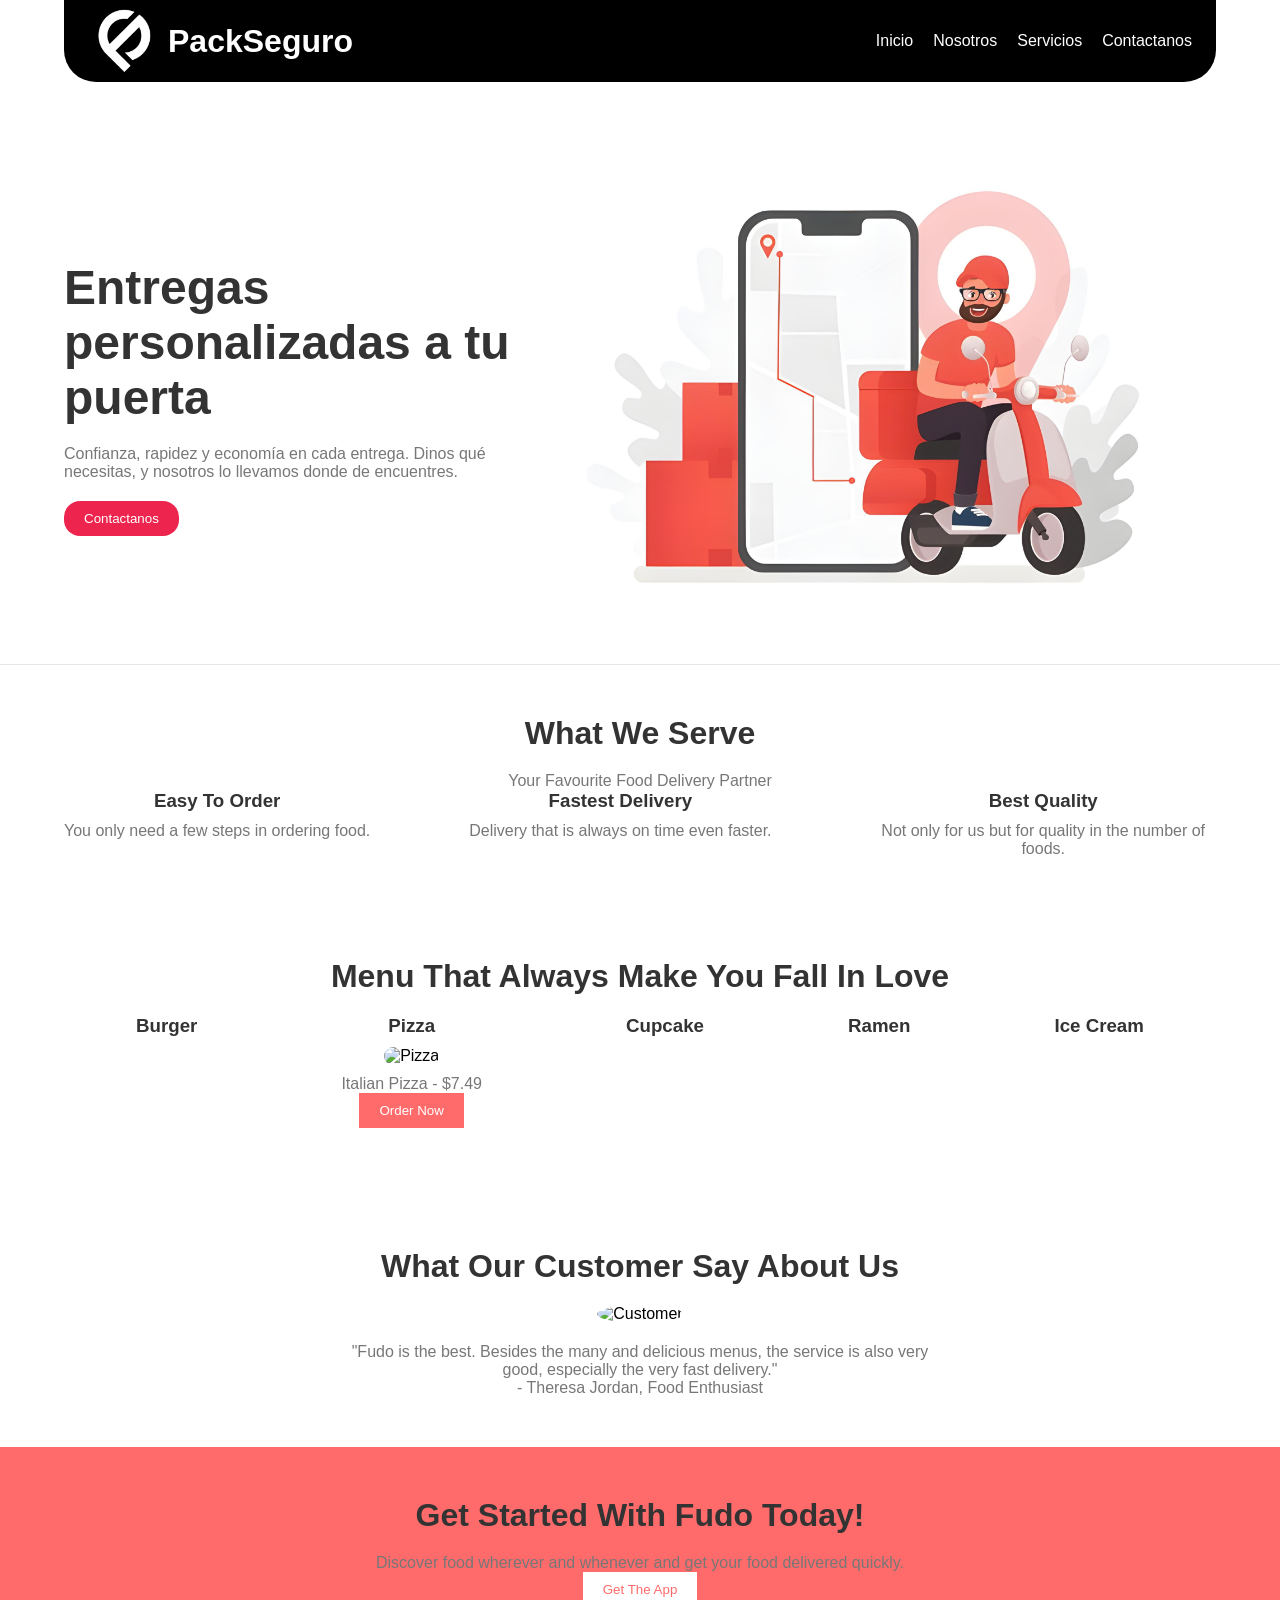
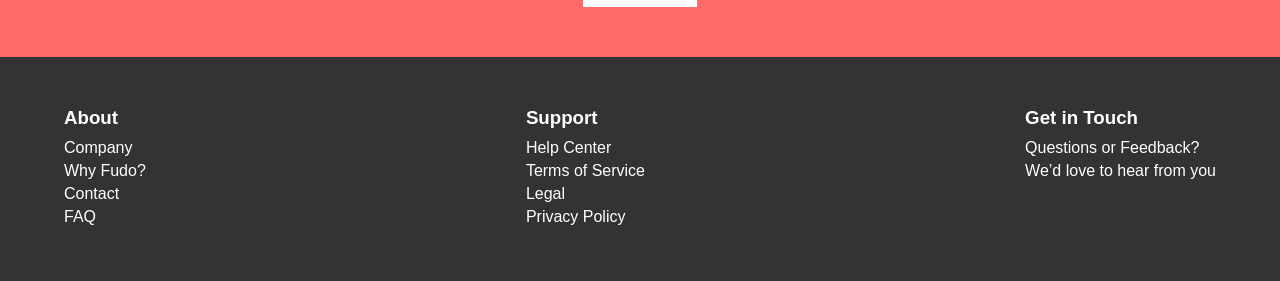
==== index.html @ f65691a0 "Haciendo el menu principal y la parte del header" ====
<!DOCTYPE html>
<html lang="en">
<head>
    <meta charset="UTF-8">
    <meta name="viewport" content="width=device-width, initial-scale=1.0">
    <title>PackSeguro - Food Delivery</title>
    <link rel="stylesheet" href="style.css">
</head>
<body>
    <section class="menu-prin">
        <nav>
            <div class="logo">
                <img src="/1718915252776.png" alt="Fudo">
                <p class="logo-t">PackSeguro</p>
            </div>
            <div class="menu-toggle" id="menu-toggle">
                &#9776; <!-- Icono de hamburguesa -->
            </div>
            <ul id="menu">
                <li><a href="#">Inicio</a></li>
                <li><a href="#">Nosotros</a></li>
                <li><a href="#">Servicios</a></li>
                <li><a href="#">Contactanos</a></li>
            </ul>
        </nav>
    </section>

    <header>
        <div class="container">
            
            <div class="hero">
                <div class="hero-text">
                    <p class="ti-t">Entregas personalizadas a tu puerta</p>
                    <p>Confianza, rapidez y economía en cada entrega. Dinos qué necesitas, y nosotros lo llevamos donde de encuentres.</p>
                    <div class="hero-buttons">
                        <button class="get-started-btn">Contactanos</button>
                    </div>
                </div>
                <div class="hero-image">
                    <img src="/Picsart_24-06-22_08-50-07-397.jpg" alt="Eating Pizza">
                </div>
            </div>
        </div>
    </header>
    <section class="services">
        <div class="container">
            <h2>What We Serve</h2>
            <p>Your Favourite Food Delivery Partner</p>
            <div class="service-items">
                <div class="service-item">
                    <h3>Easy To Order</h3>
                    <p>You only need a few steps in ordering food.</p>
                </div>
                <div class="service-item">
                    <h3>Fastest Delivery</h3>
                    <p>Delivery that is always on time even faster.</p>
                </div>
                <div class="service-item">
                    <h3>Best Quality</h3>
                    <p>Not only for us but for quality in the number of foods.</p>
                </div>
            </div>
        </div>
    </section>
    <section class="menu">
        <div class="container">
            <h2>Menu That Always Make You Fall In Love</h2>
            <div class="menu-items">
                <div class="menu-item">
                    <h3>Burger</h3>
                </div>
                <div class="menu-item">
                    <h3>Pizza</h3>
                    <img src="pizza.jpg" alt="Pizza">
                    <p>Italian Pizza - $7.49</p>
                    <button>Order Now</button>
                </div>
                <div class="menu-item">
                    <h3>Cupcake</h3>
                </div>
                <div class="menu-item">
                    <h3>Ramen</h3>
                </div>
                <div class="menu-item">
                    <h3>Ice Cream</h3>
                </div>
            </div>
        </div>
    </section>
    <section class="reviews">
        <div class="container">
            <h2>What Our Customer Say About Us</h2>
            <div class="review-item">
                <img src="customer.jpg" alt="Customer">
                <p>"Fudo is the best. Besides the many and delicious menus, the service is also very good, especially the very fast delivery."</p>
                <p>- Theresa Jordan, Food Enthusiast</p>
            </div>
        </div>
    </section>
    <section class="cta">
        <div class="container">
            <h2>Get Started With Fudo Today!</h2>
            <p>Discover food wherever and whenever and get your food delivered quickly.</p>
            <button>Get The App</button>
        </div>
    </section>
    <footer>
        <div class="container">
            <div class="footer-content">
                <div class="footer-section">
                    <h3>About</h3>
                    <p>Company</p>
                    <p>Why Fudo?</p>
                    <p>Contact</p>
                    <p>FAQ</p>
                </div>
                <div class="footer-section">
                    <h3>Support</h3>
                    <p>Help Center</p>
                    <p>Terms of Service</p>
                    <p>Legal</p>
                    <p>Privacy Policy</p>
                </div>
                <div class="footer-section">
                    <h3>Get in Touch</h3>
                    <p>Questions or Feedback?</p>
                    <p>We’d love to hear from you</p>
                </div>
            </div>
        </div>
    </footer>
    <script src="main.js"></script>
</body>
</html>
---- style.css ----
/* Reset some basic elements */
* {
    margin: 0;
    padding: 0;
    box-sizing: border-box;
}

body {
    font-family: Arial, sans-serif;
        background: #fff;
}

.cel-l {
width: 100%;
border-radius: 0px;
}

.container {
    width: 90%;
    margin: 0 auto;
}

header {
    background: #ffff;
    padding: 0;
    border-bottom: 1px solid #e6e6e6;
    margin-top: 7rem;
}
.menu-prin {
    width: 100%;
    display: flex;
    justify-content: center;
}

nav {
    width: 90%;
    display: flex;
    justify-content: space-between;
    align-items: center;
    background-color: black;
    border-radius: 0 0 2rem 2rem;
    padding: 0.5rem 0;
    position: fixed;
    transition: top 0.3s;
}

.logo {
    display: flex;
    justify-content: center;
    align-items: center;
    padding-left: 2rem;
}

.logo img {
    width: 3.5rem;
}

.logo-t {
    color: white;
    font-size: 2rem;
    padding-left: 1rem;
    font-weight: bolder;
}

nav ul {
    list-style: none;
    display: flex;
    gap: 20px;
    padding-right: 1.5rem;
}

nav ul li a {
    text-decoration: none;
    color: #ffffff;
}

.menu-toggle {
    display: none;
    font-size: 2rem;
    color: white;
    padding-right: 1.5rem;
    cursor: pointer;
}




.login-btn {
    padding: 10px 20px;
    background-color: #ff6b6b;
    color: #fff;
    border: none;
    cursor: pointer;
}

.hero {
    display: flex;
    justify-content: space-between;
    align-items: center;
    padding: 50px 0;
}

.hero-text {
    max-width: 100%;
}

.hero-text .ti-t {
    font-size: 3rem;
    color: #333;
    font-weight: bolder;
}

.hero-text p {
    margin: 20px 0;
    color: #777;
}
.hero-image {
    width: 100%;
}
.hero-image img {
    width: 100%;
}

.hero-buttons button {
    padding: 10px 20px;
    margin-right: 10px;
    border: none;
    cursor: pointer;
    border-radius: 1rem;
}

.get-started-btn {
    background-color: #ed254e;
    color: #fff;
}

.watch-video-btn {
    background-color: #fff;
    color: #333;
    border: 1px solid #333;
}


.services, .menu, .reviews, .cta, footer {
    padding: 50px 0;
}

.services h2, .menu h2, .reviews h2, .cta h2 {
    text-align: center;
    margin-bottom: 20px;
    font-size: 2rem;
    color: #333;
}

.services p, .cta p {
    text-align: center;
    color: #777;
}

.service-items {
    display: flex;
    justify-content: space-between;
}

.service-item {
    max-width: 30%;
    text-align: center;
}

.service-item h3 {
    margin-bottom: 10px;
    color: #333;
}

.service-item p {
    color: #777;
}

.menu-items {
    display: flex;
    justify-content: space-around;
    flex-wrap: wrap;
}

.menu-item {
    text-align: center;
    margin-bottom: 20px;
}

.menu-item img {
    width: 200px;
    border-radius: 10px;
    margin-bottom: 10px;
}

.menu-item h3 {
    margin-bottom: 10px;
    color: #333;
}

.menu-item p {
    color: #777;
}

.menu-item button {
    padding: 10px 20px;
    background-color: #ff6b6b;
    color: #fff;
    border: none;
    cursor: pointer;
}

.reviews .review-item {
    text-align: center;
    max-width: 600px;
    margin: 0 auto;
}

.reviews .review-item img {
    width: 100px;
    border-radius: 50%;
    margin-bottom: 20px;
}

.reviews .review-item p {
    color: #777;
}

.cta {
    background-color: #ff6b6b;
    color: #fff;
    text-align: center;
}

.cta button {
    padding: 10px 20px;
    background-color: #fff;
    color: #ff6b6b;
    border: none;
    cursor: pointer;
}

footer {
    background-color: #333;
    color: #fff;
}

.footer-content {
    display: flex;
    justify-content: space-between;
}

.footer-section h3 {
    margin-bottom: 10px;
}

.footer-section p {
    margin-bottom: 5px;
}

@media (max-width: 750px) {
    nav ul {
        display: none;
        flex-direction: column;
        width: 100%;
        height: 100vh;
        background-color: black;
        position: absolute;
        top: 82.3px; /* Ajustar según la altura de la barra de navegación */
        left: 0;
        padding: 1rem 0;
        justify-content: center;
        text-align: center;
    }
    
    nav ul li {
        margin: 0.5rem 0;
        font-size: 2rem;
    }
    
    .menu-toggle {
        display: block;
    }
    
    nav ul.show {
        display: flex;
    }
    .hero {
    width: 100%;
    display: flex;
    flex-direction: column-reverse;   
}
.hero-text {
    width: 100%;
    display: flex;
    flex-direction: column;
    text-align: center;
}
    .hero-text .ti-t {
    font-size: 2rem;
    color: #333;
}
}

@media (max-width: 500px) {
    .logo img {
    width: 2.5rem;
}

.logo-t {
    color: white;
    font-size: 1.5rem;
    padding-left: 1rem;
    font-weight: bolder;
}
    nav ul {
        display: none;
        flex-direction: column;
        width: 100%;
        height: 100vh;
        background-color: black;
        position: absolute;
        top: 63.36px; /* Ajustar según la altura de la barra de navegación */
        left: 0;
        padding: 1rem 0;
        justify-content: center;
        text-align: center;
    }
        .hero {
    width: 100%;
    display: flex;
    flex-direction: column-reverse; 

}
.hero-text {
    width: 100%;
    display: flex;
    flex-direction: column;
    text-align: center;
}
    .hero-text .ti-t {
    font-size: 2rem;
    color: #333;
    font-weight: bolder;
    width: 100%;
}
}
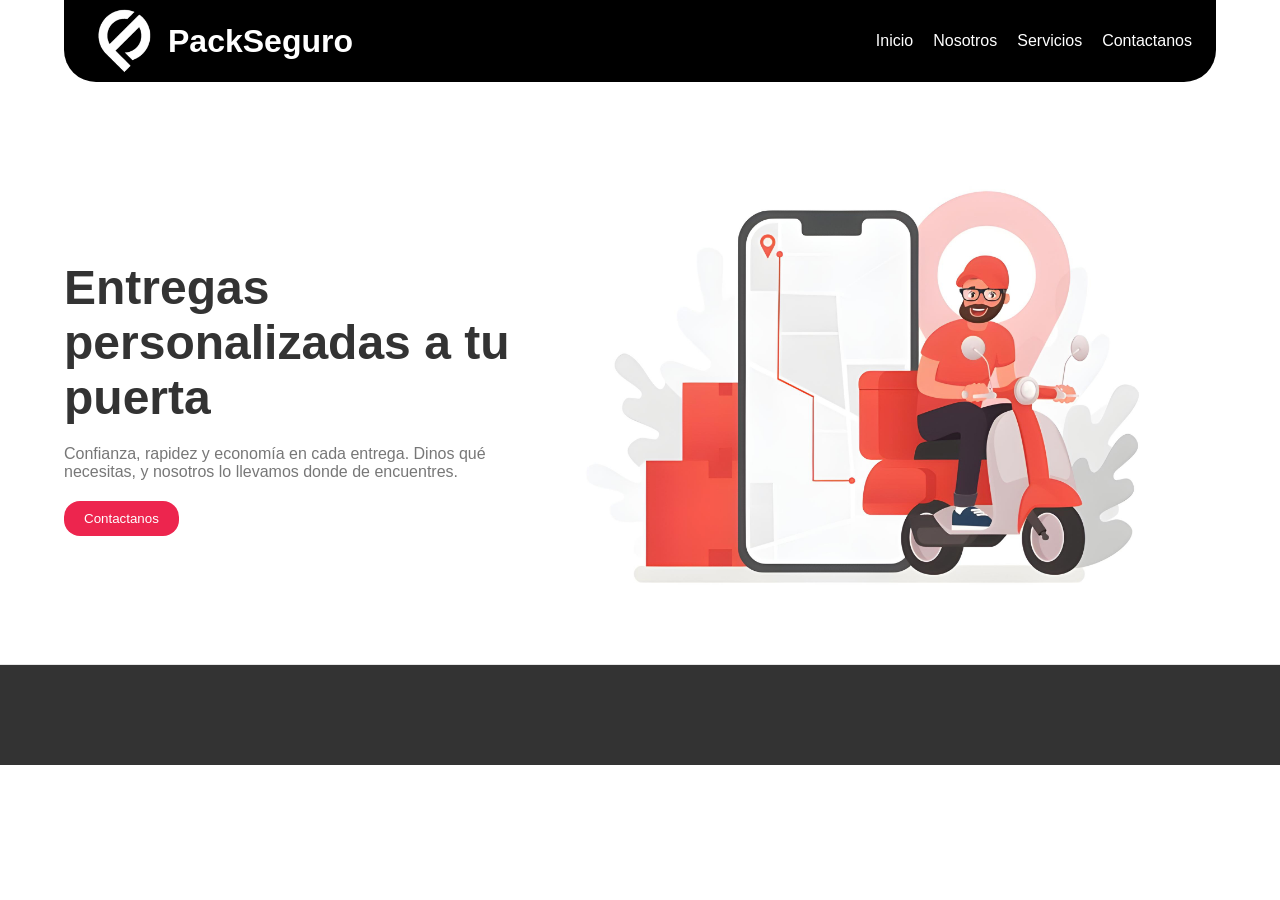
==== commit 058a0f29: "Mejorando el sitio" ====
--- a/index.html
+++ b/index.html
@@ -3,7 +3,8 @@
 <head>
     <meta charset="UTF-8">
     <meta name="viewport" content="width=device-width, initial-scale=1.0">
-    <title>PackSeguro - Food Delivery</title>
+    <title>PackSeguro - Delivery Personalizado</title>
+    <link rel="icon" href="/1718915252776.png" type="image/x-icon">
     <link rel="stylesheet" href="style.css">
 </head>
 <body>
@@ -42,7 +43,7 @@
             </div>
         </div>
     </header>
-    <section class="services">
+    <section class="services ocul">
         <div class="container">
             <h2>What We Serve</h2>
             <p>Your Favourite Food Delivery Partner</p>
@@ -62,7 +63,7 @@
             </div>
         </div>
     </section>
-    <section class="menu">
+    <section class="menu ocul">
         <div class="container">
             <h2>Menu That Always Make You Fall In Love</h2>
             <div class="menu-items">
@@ -87,7 +88,7 @@
             </div>
         </div>
     </section>
-    <section class="reviews">
+    <section class="reviews ocul">
         <div class="container">
             <h2>What Our Customer Say About Us</h2>
             <div class="review-item">
@@ -97,7 +98,7 @@
             </div>
         </div>
     </section>
-    <section class="cta">
+    <section class="cta ocul">
         <div class="container">
             <h2>Get Started With Fudo Today!</h2>
             <p>Discover food wherever and whenever and get your food delivered quickly.</p>
@@ -105,7 +106,7 @@
         </div>
     </section>
     <footer>
-        <div class="container">
+        <div class="container ocul">
             <div class="footer-content">
                 <div class="footer-section">
                     <h3>About</h3>
--- a/style.css
+++ b/style.css
@@ -8,6 +8,9 @@
 body {
     font-family: Arial, sans-serif;
         background: #fff;
+}
+.ocul {
+    display: none !important;
 }
 
 .cel-l {
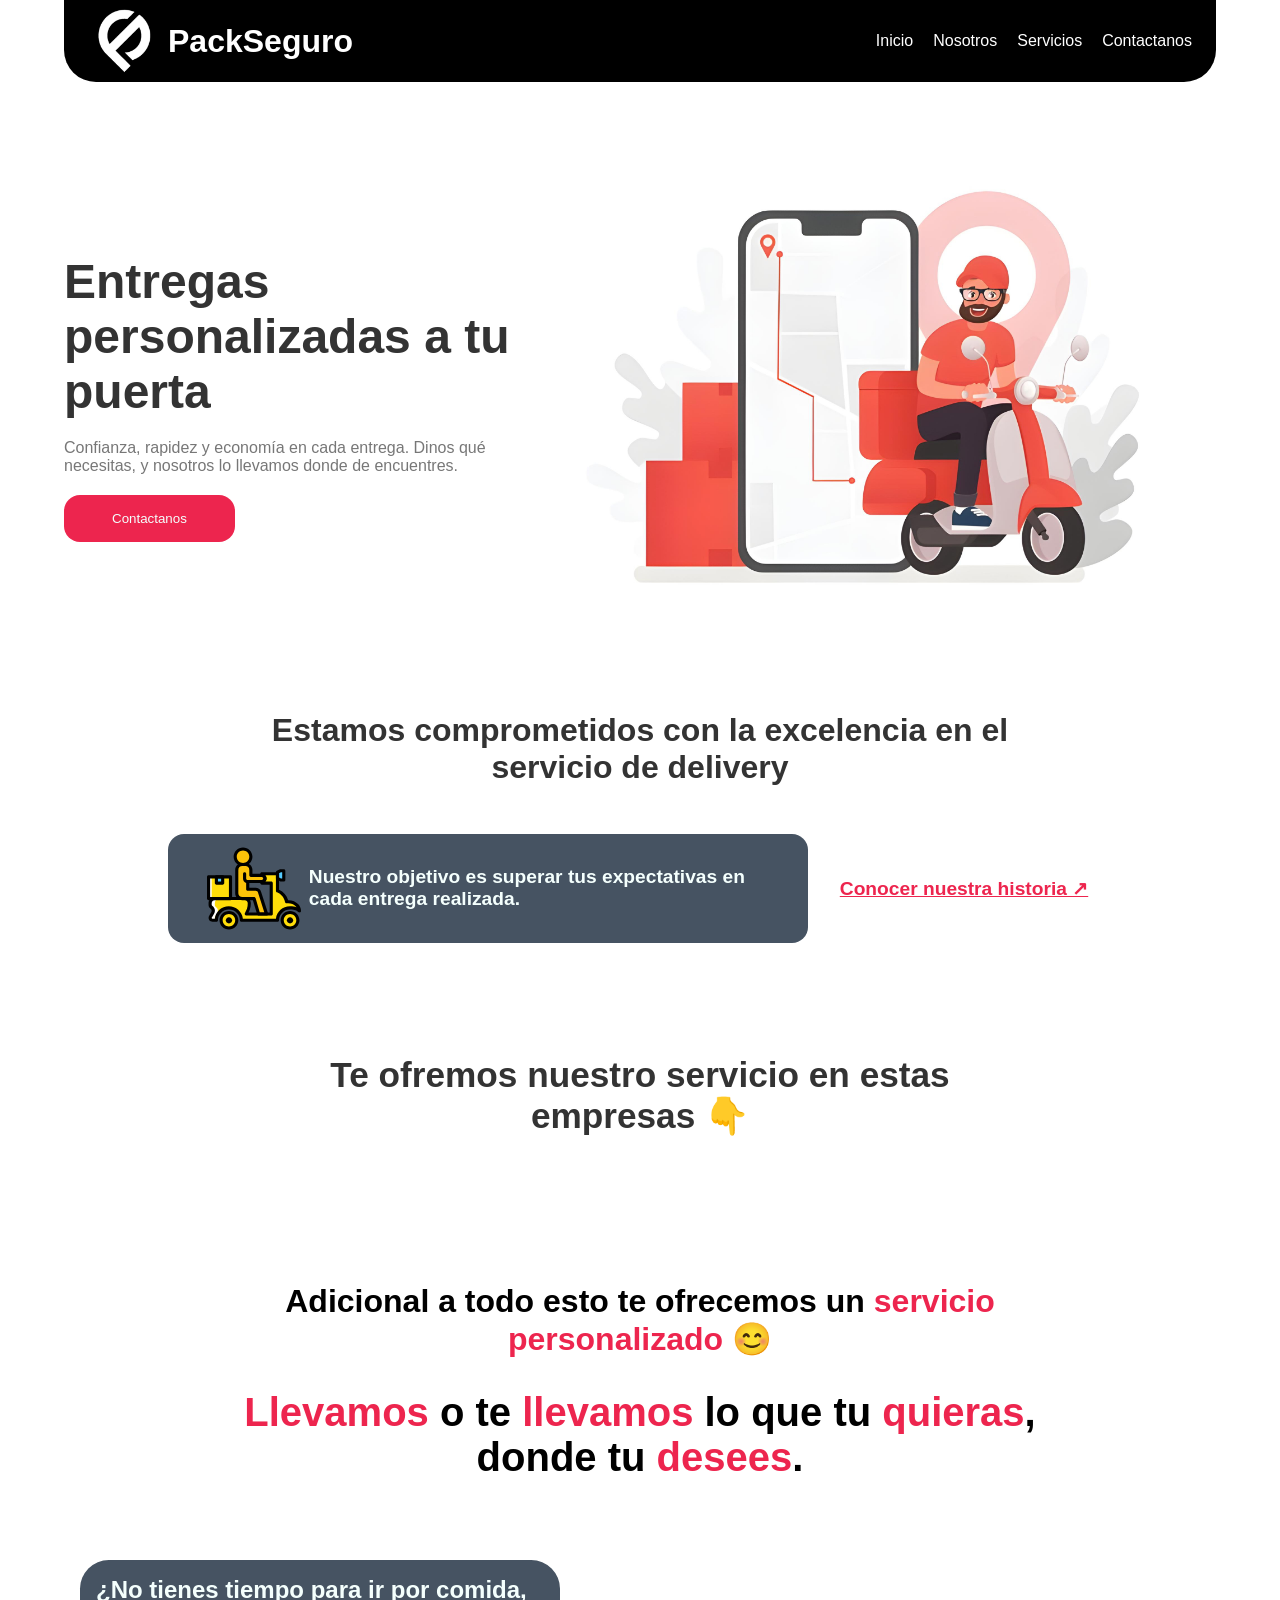
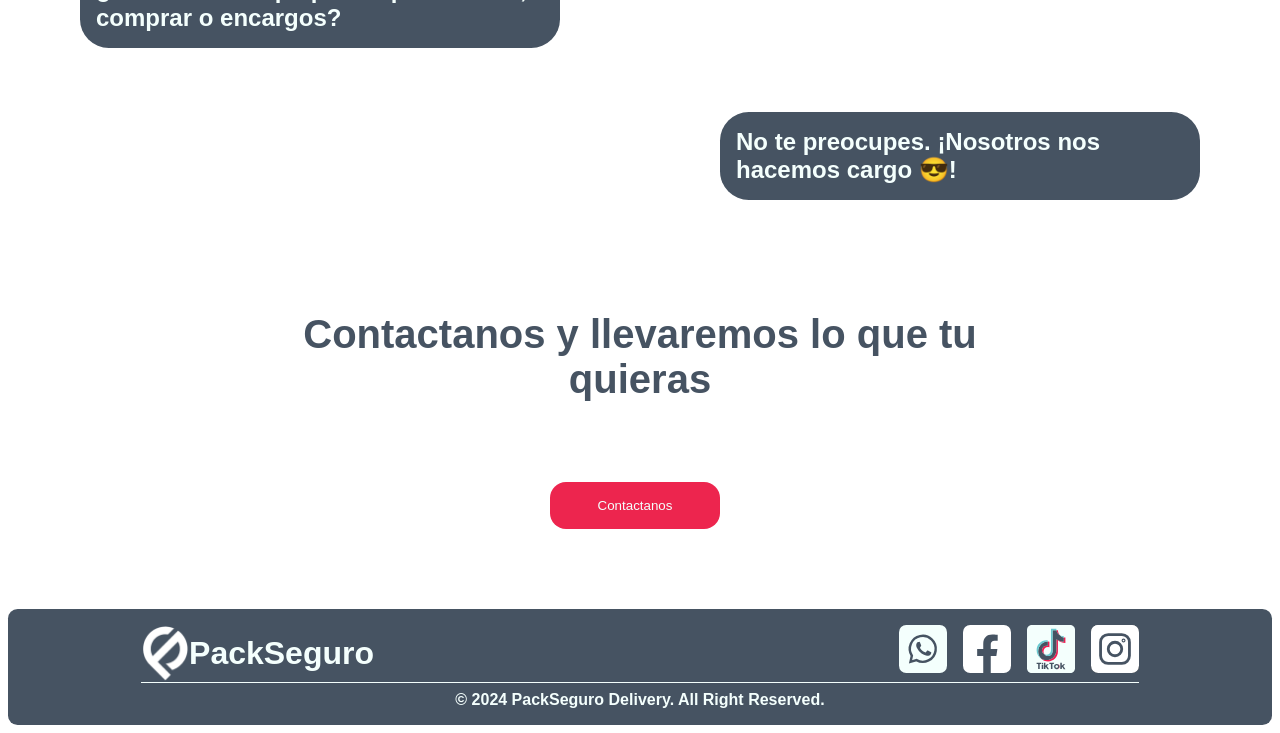
==== commit 048fa4be: "Terminando el inicio" ====
--- a/index.html
+++ b/index.html
@@ -43,89 +43,81 @@
             </div>
         </div>
     </header>
-    <section class="services ocul">
+    <section class="about-us">
+        <p class="subti">Estamos comprometidos con la excelencia en el servicio de delivery</p>
+        <div class="about">
+            <div class="cuadro">
+                <img src="/delivery-motorbike-svgrepo-com.svg" alt="">
+                <p>Nuestro objetivo es superar tus expectativas en cada entrega realizada.</p>
+            </div>
+            <div class="cl">
+                <a href="">Conocer nuestra historia   ↗</a>
+            </div>
+            
+        </div>
+    </section>
+    <section class="services">
         <div class="container">
-            <h2>What We Serve</h2>
-            <p>Your Favourite Food Delivery Partner</p>
+            <h2>Te ofremos nuestro servicio en estas empresas 👇</h2>
             <div class="service-items">
-                <div class="service-item">
-                    <h3>Easy To Order</h3>
-                    <p>You only need a few steps in ordering food.</p>
+                <div class="item">
+                    <img src="https://encrypted-tbn0.gstatic.com/images?q=tbn:ANd9GcRAtHy--6d88cQgiN6ZbMO_dwmyjl4_HJqseA&s" alt="">
                 </div>
-                <div class="service-item">
-                    <h3>Fastest Delivery</h3>
-                    <p>Delivery that is always on time even faster.</p>
+                <div class="item">
+                    <img src="https://upload.wikimedia.org/wikipedia/commons/5/5b/Sssv.jpeg" alt="">
                 </div>
-                <div class="service-item">
-                    <h3>Best Quality</h3>
-                    <p>Not only for us but for quality in the number of foods.</p>
+                <div class="item">
+                    <img src="https://encrypted-tbn0.gstatic.com/images?q=tbn:ANd9GcQoaORguKiAaXYq2m3P73HXpKEvSZ3bsA5R5A&s" alt="">
+                </div>
+                <div class="item">
+                    <img src="https://encrypted-tbn0.gstatic.com/images?q=tbn:ANd9GcR0dOt_n0G-7j0aPE1e3jkd_aVbEJGeeza4XA&s" alt="">
+                </div>
+                <div class="item">
+                    <img src="https://scontent.fsal3-1.fna.fbcdn.net/v/t39.30808-6/358115467_736037281863231_9085525754531669212_n.jpg?_nc_cat=102&ccb=1-7&_nc_sid=5f2048&_nc_ohc=f8RUtH_6nr4Q7kNvgE22BG4&_nc_ht=scontent.fsal3-1.fna&oh=00_AYD1qX0tWSUMHHaHsY0GPVK4X0DyzDW4LvuEfrIf-zdNuw&oe=667E5308" alt="">
+                </div>
+                <div class="item">
+                    <img src="https://scontent.fsal11-1.fna.fbcdn.net/v/t39.30808-6/255997308_4585447924871351_7453769759087235623_n.jpg?_nc_cat=109&ccb=1-7&_nc_sid=5f2048&_nc_ohc=agQLn35MuK8Q7kNvgEa0GNU&_nc_ht=scontent.fsal11-1.fna&oh=00_AYC7LsC1cOUP8jjom5YPAfE1EO7FQ0PHutRygThdbopamg&oe=667E6C86" alt="">
                 </div>
             </div>
+            <p class="perso">Adicional a todo esto te ofrecemos un <span class="morado">servicio personalizado</span> 😊</p>
+            <p class="perso1"><span class="morado">Llevamos</span> o te <span class="morado">llevamos</span> lo que tu <span class="morado">quieras</span>, donde tu <span class="morado">desees</span>.</p>
+            <div class="orden-conver">
+                 <div class="conver1">
+                    <p class="perso2">¿No tienes tiempo para ir por comida, comprar o encargos?</p>
+                </div>
+                <div class="conver2">
+                    <p class="perso3">No te preocupes. ¡Nosotros nos hacemos cargo 😎!</p>
+                </div>
+            </div>
+            
+        </div>
+        
+    </section>
+    <section class="final">
+        <p class="con">Contactanos y llevaremos lo que tu quieras</p>
+        <div class="hero-buttons">
+            <button class="get-started-btn">Contactanos</button>
         </div>
     </section>
-    <section class="menu ocul">
+                       
+    
+    <footer>
         <div class="container">
-            <h2>Menu That Always Make You Fall In Love</h2>
-            <div class="menu-items">
-                <div class="menu-item">
-                    <h3>Burger</h3>
+            <div class="footer-content">
+                <div class="foo">
+                    <div class="logo-1">
+                        <img src="/1718915252776.png" alt="">
+                        <p>PackSeguro</p>
+                    </div>
+                    <div class="redes">
+                        <a href=""><img src="/whatsapp-svgrepo-com (1).svg" alt=""></a>
+                        <a href=""><img src="/facebook-svgrepo-com (2).svg" alt=""></a>
+                        <a href=""><img src="/tiktok-logo-logo-svgrepo-com (1).svg" alt=""></a>
+                        <a href=""><img src="/instagram-svgrepo-com (2).svg" alt=""></a>
+                    </div>
                 </div>
-                <div class="menu-item">
-                    <h3>Pizza</h3>
-                    <img src="pizza.jpg" alt="Pizza">
-                    <p>Italian Pizza - $7.49</p>
-                    <button>Order Now</button>
-                </div>
-                <div class="menu-item">
-                    <h3>Cupcake</h3>
-                </div>
-                <div class="menu-item">
-                    <h3>Ramen</h3>
-                </div>
-                <div class="menu-item">
-                    <h3>Ice Cream</h3>
-                </div>
-            </div>
-        </div>
-    </section>
-    <section class="reviews ocul">
-        <div class="container">
-            <h2>What Our Customer Say About Us</h2>
-            <div class="review-item">
-                <img src="customer.jpg" alt="Customer">
-                <p>"Fudo is the best. Besides the many and delicious menus, the service is also very good, especially the very fast delivery."</p>
-                <p>- Theresa Jordan, Food Enthusiast</p>
-            </div>
-        </div>
-    </section>
-    <section class="cta ocul">
-        <div class="container">
-            <h2>Get Started With Fudo Today!</h2>
-            <p>Discover food wherever and whenever and get your food delivered quickly.</p>
-            <button>Get The App</button>
-        </div>
-    </section>
-    <footer>
-        <div class="container ocul">
-            <div class="footer-content">
-                <div class="footer-section">
-                    <h3>About</h3>
-                    <p>Company</p>
-                    <p>Why Fudo?</p>
-                    <p>Contact</p>
-                    <p>FAQ</p>
-                </div>
-                <div class="footer-section">
-                    <h3>Support</h3>
-                    <p>Help Center</p>
-                    <p>Terms of Service</p>
-                    <p>Legal</p>
-                    <p>Privacy Policy</p>
-                </div>
-                <div class="footer-section">
-                    <h3>Get in Touch</h3>
-                    <p>Questions or Feedback?</p>
-                    <p>We’d love to hear from you</p>
+                <div class="derechos">
+                    <p>© 2024 PackSeguro Delivery. All Right Reserved.</p>
                 </div>
             </div>
         </div>
--- a/style.css
+++ b/style.css
@@ -26,7 +26,6 @@
 header {
     background: #ffff;
     padding: 0;
-    border-bottom: 1px solid #e6e6e6;
     margin-top: 7rem;
 }
 .menu-prin {
@@ -125,141 +124,247 @@
 }
 
 .hero-buttons button {
-    padding: 10px 20px;
+    padding: 1rem 3rem;
     margin-right: 10px;
     border: none;
     cursor: pointer;
     border-radius: 1rem;
-}
-
-.get-started-btn {
     background-color: #ed254e;
-    color: #fff;
-}
-
-.watch-video-btn {
-    background-color: #fff;
+    color: #f4fffd;
+}
+
+
+
+
+/*Parte de intro de about us*/
+.about-us {
+    width: 100%;
+    display: flex;
+    flex-direction: column;
+    justify-content: center;
+    align-items: center;
+}
+.subti {
+    font-size: 2rem;
     color: #333;
-    border: 1px solid #333;
-}
-
-
-.services, .menu, .reviews, .cta, footer {
-    padding: 50px 0;
-}
-
-.services h2, .menu h2, .reviews h2, .cta h2 {
-    text-align: center;
-    margin-bottom: 20px;
-    font-size: 2rem;
+    font-weight: bolder;
+    padding: 0 1rem;
+    text-align: center;
+    margin-bottom: 3rem;
+    margin-top: 3rem;
+    max-width: 50rem;
+}
+.about {
+    width: 95%;
+    display: flex;
+    justify-content: center;
+    align-items: center;
+    justify-items: center;
+}
+.cuadro {
+    width: 75%;
+    max-width: 40rem;
+    background-color: #465362;
+    border-radius: 1rem;
+    padding: 0.5rem;
+    display: flex;
+    justify-content: center;
+    align-items: center;
+}
+.cuadro img {
+    width: 15%;
+}
+.cuadro p {
+    width: 75%;
+    color: #f4fffd;
+    font-weight: bolder;
+    font-size: 1.2rem;
+    padding-left: 0.5rem;
+}
+.cl {
+    width: 25%;
+    text-align: center;
+}
+.cl img {
+    width: 10%;
+}
+.about a{
+    padding-left: 0.5rem;
+    color: #ed254e;
+    width: 10%;
+    font-size: 1.2rem;
+    font-weight: bolder;
+}
+
+
+
+
+
+
+/*Area de servicios*/
+
+.morado {
+    color: #ed254e;
+}
+
+.services h2 {
+    font-size: 2.2rem;
     color: #333;
-}
-
-.services p, .cta p {
-    text-align: center;
-    color: #777;
+    font-weight: bolder;
+    text-align: center;
+    margin: 7rem auto 3rem auto;
+    max-width: 40rem;
+    display: flex;
+    flex-direction: column;
+    justify-items: center;
+    align-items: center;
 }
 
 .service-items {
-    display: flex;
-    justify-content: space-between;
+    width: 90%;
+    display: flex;
+    flex-wrap: wrap;
+    gap: 1rem;
+    margin: 0 auto;
+    justify-content: center;
+    margin-top: 3rem;
+    margin-bottom: 5rem;
 }
 
 .service-item {
     max-width: 30%;
     text-align: center;
 }
-
-.service-item h3 {
-    margin-bottom: 10px;
-    color: #333;
-}
-
-.service-item p {
-    color: #777;
-}
-
-.menu-items {
-    display: flex;
-    justify-content: space-around;
+.item img {
+    width: 7rem;
+    border-radius: 1rem;
+    cursor: pointer;
+}
+
+.perso {
+    font-size: 2rem;
+    font-weight: bolder;
+    max-width: 50rem;
+    text-align: center;
+    margin: 0 auto;
+}
+.perso1 {
+    font-size: 2.5rem;
+    font-weight: bolder;
+    max-width: 50rem;
+    text-align: center;
+    margin: 0 auto;
+    margin-top: 2rem;
+    margin-bottom: 5rem;
+}
+.orden-conver {
+    max-width: 70rem;
+    margin: 0 auto;
+}
+.perso2 {
+    font-size: 1.5rem;
+    font-weight: bolder;
+    max-width: 30rem;
+    text-align: center;
+    text-align: left;
+    padding: 1rem;
+    background-color: #465362;
+    border-radius: 1.8rem;
+    color: #f4fffd;
+    margin-bottom: 4rem;
+}
+.conver1 {
+    display: flex;
+    justify-content: left;
+}
+.conver2 {
+    display: flex;
+    justify-content: right;
+}
+.perso3 {
+    font-size: 1.5rem;
+    font-weight: bolder;
+    max-width: 30rem;
+    padding: 1rem;
+    background-color: #465362;
+    border-radius: 1.8rem;
+    color: #f4fffd;
+}
+
+.final {
+    max-width: 50rem;
+    margin: 0 auto;
+    display: flex;
+    flex-direction: column;
+    justify-content: center;
+    align-items: center;
+    margin-top: 5rem;
+    margin-bottom: 5rem;
+}
+.final p {
+    font-size: 2.5rem;
+    font-weight: bolder;
+    max-width: 50rem;
+    text-align: center;
+    margin: 0 auto;
+    margin-top: 2rem;
+    margin-bottom: 5rem;
+    color: #465362;
+}
+
+
+
+footer {
+    background-color: #465362;
+    color: #f4fffd;
+    margin: 0.5rem;
+    border-radius: 0.6rem;
+    padding: 1rem;
+}
+
+.footer-content {
+    width: 90%;
+    max-width: 70rem;
+    margin: 0 auto;
+    display: flex;
+    flex-direction: column;
+    justify-content: space-between;
+}
+.foo {
+    width: 100%;
+    margin: 0 auto;
+    display: flex;
+    justify-content: space-between;
+    border-bottom: 1px solid #f4fffd;
+
+}
+.logo-1 {
+    display: flex;
+    justify-content: center;
+    align-items: center;
+}
+.logo-1 img {
+    width: 3rem;
+}
+.logo-1 p{
+    font-size: 2rem;
+    font-weight: bolder;
+}
+.redes {
+    display: flex;
     flex-wrap: wrap;
-}
-
-.menu-item {
-    text-align: center;
-    margin-bottom: 20px;
-}
-
-.menu-item img {
-    width: 200px;
-    border-radius: 10px;
-    margin-bottom: 10px;
-}
-
-.menu-item h3 {
-    margin-bottom: 10px;
-    color: #333;
-}
-
-.menu-item p {
-    color: #777;
-}
-
-.menu-item button {
-    padding: 10px 20px;
-    background-color: #ff6b6b;
-    color: #fff;
-    border: none;
-    cursor: pointer;
-}
-
-.reviews .review-item {
-    text-align: center;
-    max-width: 600px;
-    margin: 0 auto;
-}
-
-.reviews .review-item img {
-    width: 100px;
-    border-radius: 50%;
-    margin-bottom: 20px;
-}
-
-.reviews .review-item p {
-    color: #777;
-}
-
-.cta {
-    background-color: #ff6b6b;
-    color: #fff;
-    text-align: center;
-}
-
-.cta button {
-    padding: 10px 20px;
-    background-color: #fff;
-    color: #ff6b6b;
-    border: none;
-    cursor: pointer;
-}
-
-footer {
-    background-color: #333;
-    color: #fff;
-}
-
-.footer-content {
-    display: flex;
-    justify-content: space-between;
-}
-
-.footer-section h3 {
-    margin-bottom: 10px;
-}
-
-.footer-section p {
-    margin-bottom: 5px;
-}
+    gap: 1rem;
+}
+.redes img {
+    width: 3rem;
+}
+.derechos p {
+    text-align: center;
+    margin-top: 0.5rem;
+    font-weight: bold;
+}
+
+
 
 @media (max-width: 750px) {
     nav ul {
@@ -303,6 +408,96 @@
     font-size: 2rem;
     color: #333;
 }
+.about {
+    width: 95%;
+    display: flex;
+    flex-direction: column;
+    justify-content: center;
+    align-items: center;
+    justify-items: center;
+}
+.subti {
+    font-size: 1.5rem;
+    margin-top: -0.5rem;
+}
+.cuadro p {
+    font-size: 1rem;
+}
+.cl {
+    margin-top: 1rem;
+    width: 50%;
+}
+.about a{
+    margin-top: 2rem;
+}
+.perso2 {
+    font-size: 1rem;
+    font-weight: bolder;
+    max-width: 15rem;
+    text-align: center;
+    text-align: left;
+    padding: 1rem;
+    background-color: #465362;
+    border-radius: 1.8rem;
+    color: #f4fffd;
+    margin-bottom: 4rem;
+}
+.perso3 {
+    font-size: 1rem;
+    font-weight: bolder;
+    max-width: 15rem;
+    text-align: center;
+    text-align: left;
+    padding: 1rem;
+    background-color: #465362;
+    border-radius: 1.8rem;
+    color: #f4fffd;
+    margin-bottom: 4rem;
+}
+.final {
+    margin-top: 0rem;
+}
+.footer-content {
+    width: 95%;
+    max-width: 80rem;
+    margin: 0 auto;
+    display: flex;
+    flex-direction: column;
+    justify-content: space-between;
+}
+.foo {
+    width: 100%;
+    margin: 0 auto;
+    display: flex;
+    flex-direction: column;
+    justify-content: center;
+    align-items: center;
+    justify-items: center;
+    align-content: center;
+}
+.redes {
+    display: flex;
+    justify-content: center;
+}
+.redes img {
+    width: 2rem;
+    margin-top: 0.5rem;
+    margin-bottom: 0.5rem;
+}
+.logo-1 {
+    width: 100%;
+    display: flex;
+    justify-content: center;
+    align-items: center;
+}
+
+.logo-1 img{
+    width: 2.5rem;
+}
+.derechos p{
+    font-size: 1rem;
+    font-weight: bolder;
+}
 }
 
 @media (max-width: 500px) {
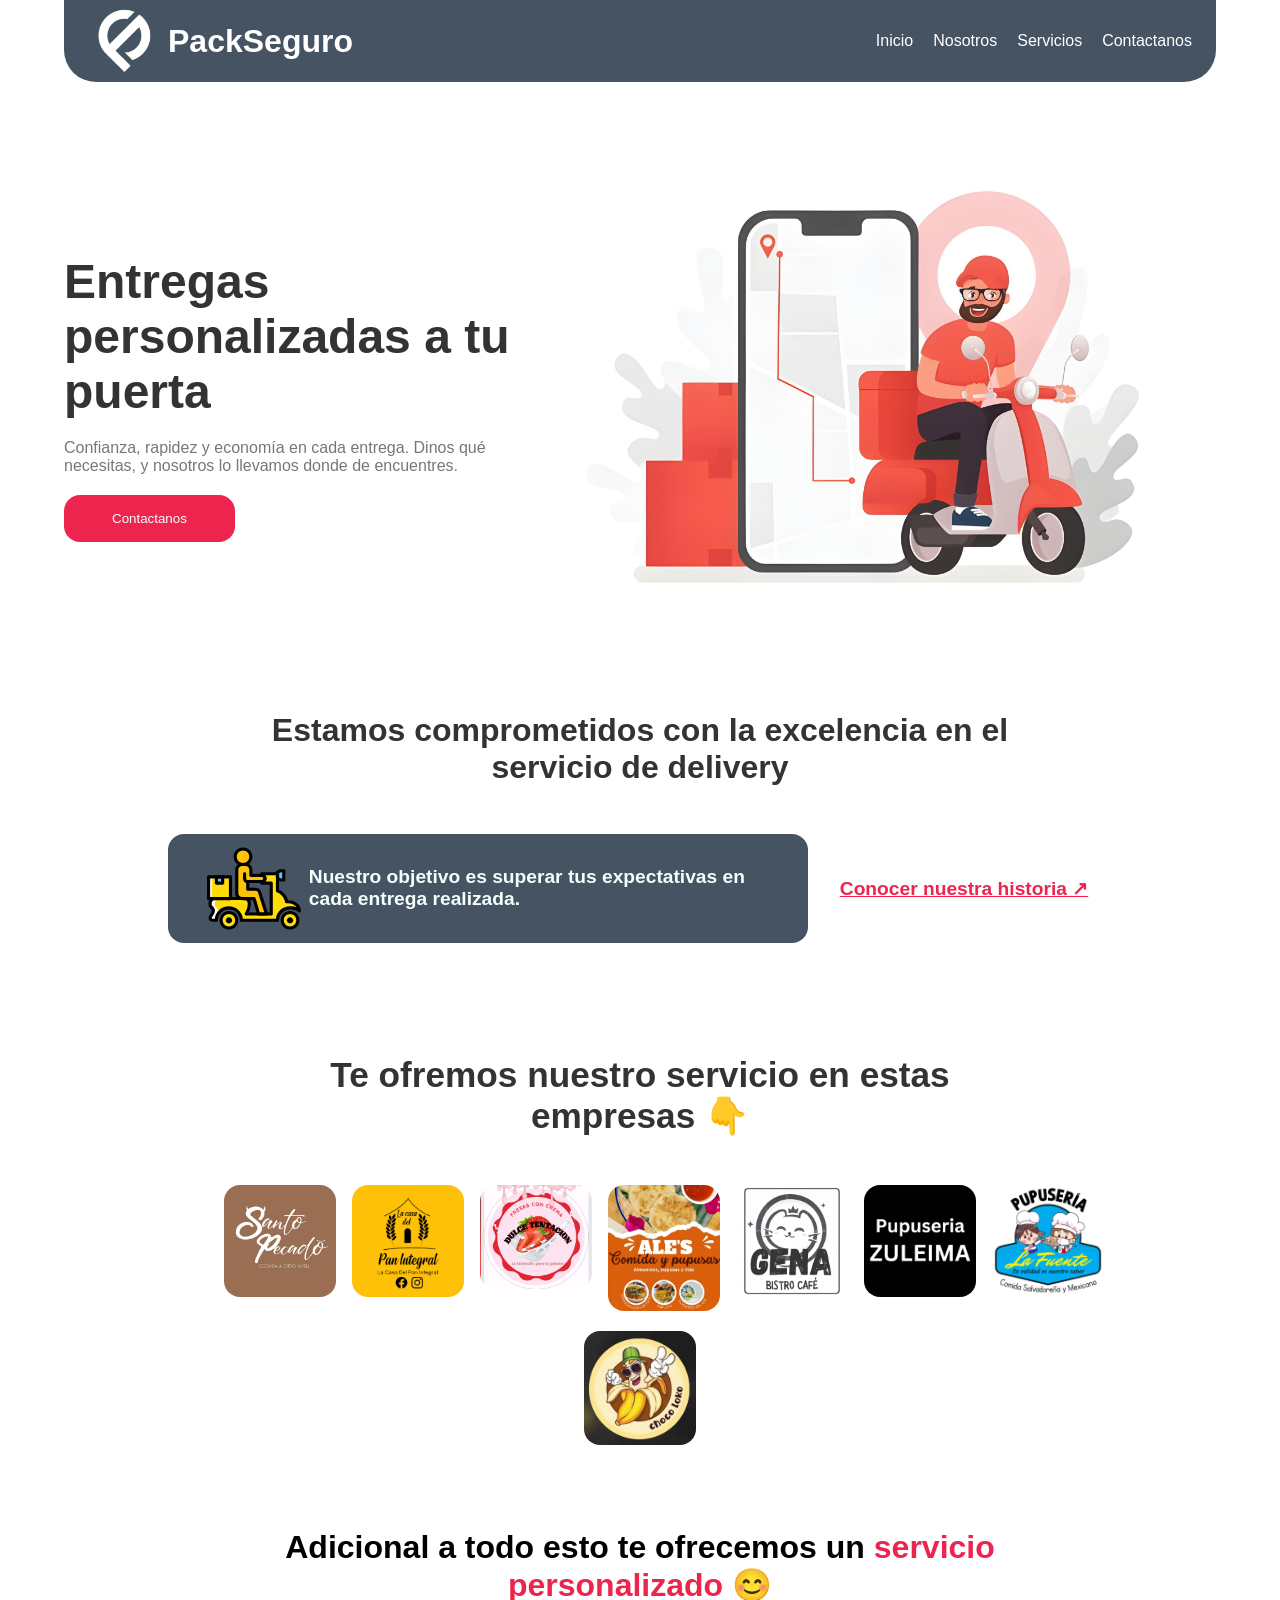
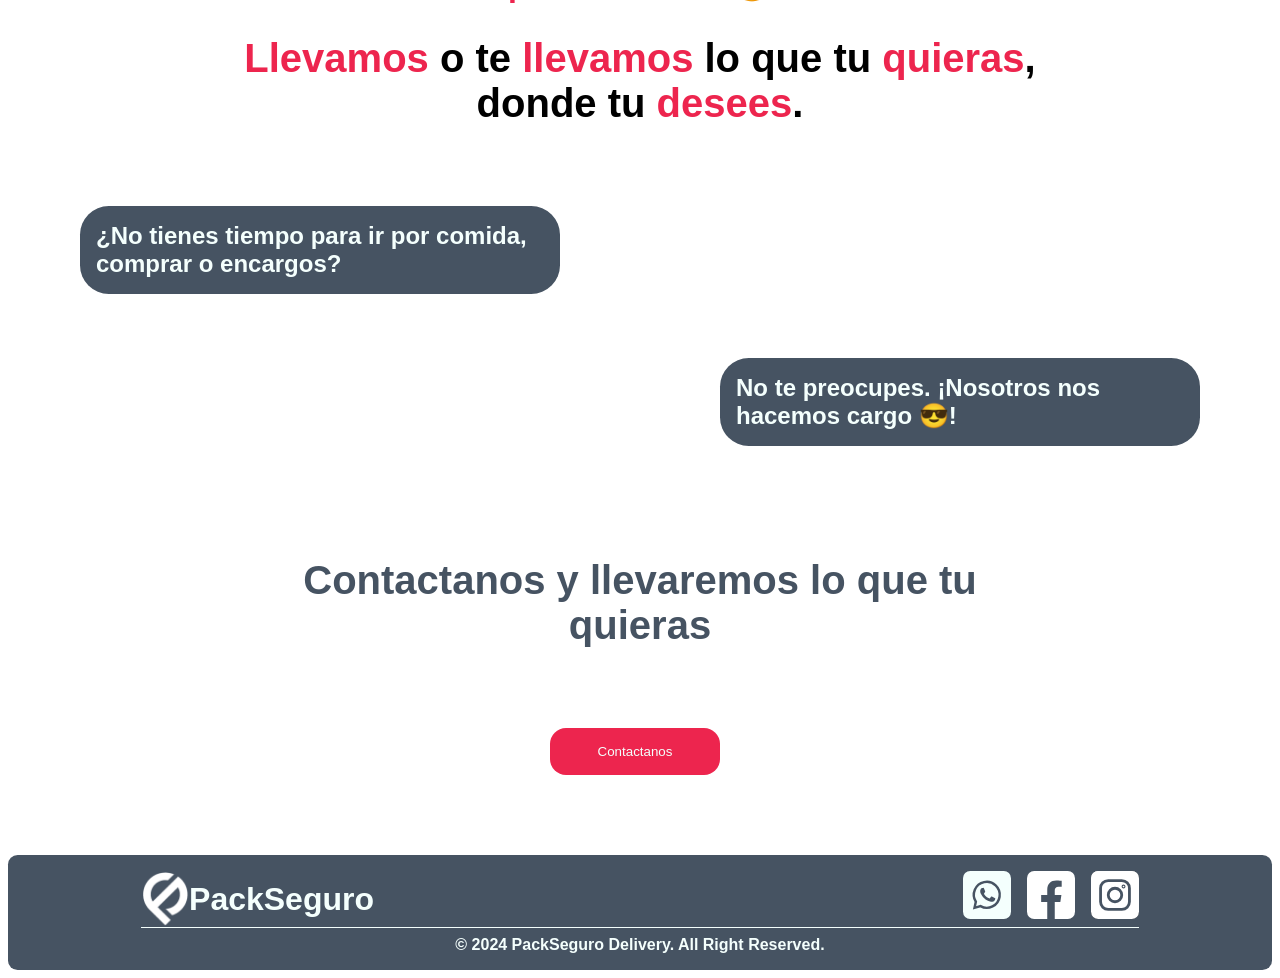
==== commit 233cc32b: "Agregando cosas" ====
--- a/index.html
+++ b/index.html
@@ -61,22 +61,37 @@
             <h2>Te ofremos nuestro servicio en estas empresas 👇</h2>
             <div class="service-items">
                 <div class="item">
-                    <img src="https://encrypted-tbn0.gstatic.com/images?q=tbn:ANd9GcRAtHy--6d88cQgiN6ZbMO_dwmyjl4_HJqseA&s" alt="">
+                    <img src="https://encrypted-tbn0.gstatic.com/images?q=tbn:ANd9GcRAtHy--6d88cQgiN6ZbMO_dwmyjl4_HJqseA&s" alt="" class="maxi">
                 </div>
                 <div class="item">
-                    <img src="https://upload.wikimedia.org/wikipedia/commons/5/5b/Sssv.jpeg" alt="">
+                    <img src="https://upload.wikimedia.org/wikipedia/commons/5/5b/Sssv.jpeg" alt="" class="selectos">
                 </div>
                 <div class="item">
-                    <img src="https://encrypted-tbn0.gstatic.com/images?q=tbn:ANd9GcQoaORguKiAaXYq2m3P73HXpKEvSZ3bsA5R5A&s" alt="">
+                    <img src="https://encrypted-tbn0.gstatic.com/images?q=tbn:ANd9GcQoaORguKiAaXYq2m3P73HXpKEvSZ3bsA5R5A&s" alt="" class="little">
                 </div>
                 <div class="item">
-                    <img src="https://encrypted-tbn0.gstatic.com/images?q=tbn:ANd9GcR0dOt_n0G-7j0aPE1e3jkd_aVbEJGeeza4XA&s" alt="">
+                    <img src="./WhatsApp Image 2024-08-19 at 5.57.31 PM (1).jpeg" alt="" class="santo">
                 </div>
                 <div class="item">
-                    <img src="https://scontent.fsal3-1.fna.fbcdn.net/v/t39.30808-6/358115467_736037281863231_9085525754531669212_n.jpg?_nc_cat=102&ccb=1-7&_nc_sid=5f2048&_nc_ohc=f8RUtH_6nr4Q7kNvgE22BG4&_nc_ht=scontent.fsal3-1.fna&oh=00_AYD1qX0tWSUMHHaHsY0GPVK4X0DyzDW4LvuEfrIf-zdNuw&oe=667E5308" alt="">
+                    <img src="/WhatsApp Image 2024-08-19 at 5.57.31 PM (2).jpeg" alt="" class="integral">
                 </div>
                 <div class="item">
-                    <img src="https://scontent.fsal11-1.fna.fbcdn.net/v/t39.30808-6/255997308_4585447924871351_7453769759087235623_n.jpg?_nc_cat=109&ccb=1-7&_nc_sid=5f2048&_nc_ohc=agQLn35MuK8Q7kNvgEa0GNU&_nc_ht=scontent.fsal11-1.fna&oh=00_AYC7LsC1cOUP8jjom5YPAfE1EO7FQ0PHutRygThdbopamg&oe=667E6C86" alt="">
+                    <img src="/WhatsApp Image 2024-08-19 at 5.57.31 PM.jpeg" alt="" class="fresa">
+                </div>
+                <div class="item">
+                    <img src="/WhatsApp Image 2024-08-19 at 6.01.20 PM.jpeg" alt="" class="ale">
+                </div>
+                <div class="item">
+                    <img src="/WhatsApp Image 2024-08-19 at 6.03.18 PM.jpeg" alt="" class="gena">
+                </div>
+                <div class="item">
+                    <img src="/WhatsApp Image 2024-08-19 at 6.12.49 PM.jpeg" alt="" class="zule">
+                </div>
+                <div class="item">
+                    <img src="/WhatsApp Image 2024-08-19 at 6.15.38 PM.jpeg" alt="" class="fuente">
+                </div>
+                <div class="item">
+                    <img src="/WhatsApp Image 2024-08-19 at 6.24.37 PM.jpeg" alt="" class="choco">
                 </div>
             </div>
             <p class="perso">Adicional a todo esto te ofrecemos un <span class="morado">servicio personalizado</span> 😊</p>
@@ -110,9 +125,8 @@
                         <p>PackSeguro</p>
                     </div>
                     <div class="redes">
-                        <a href=""><img src="/whatsapp-svgrepo-com (1).svg" alt=""></a>
-                        <a href=""><img src="/facebook-svgrepo-com (2).svg" alt=""></a>
-                        <a href=""><img src="/tiktok-logo-logo-svgrepo-com (1).svg" alt=""></a>
+                        <a href="https://wa.me/72757591"><img src="/whatsapp-svgrepo-com (1).svg" alt=""></a>
+                        <a href="https://www.facebook.com/profile.php?id=61560916994490&mibextid=ZbWKwL"><img src="/facebook-svgrepo-com (2).svg" alt=""></a>
                         <a href=""><img src="/instagram-svgrepo-com (2).svg" alt=""></a>
                     </div>
                 </div>
--- a/style.css
+++ b/style.css
@@ -39,7 +39,7 @@
     display: flex;
     justify-content: space-between;
     align-items: center;
-    background-color: black;
+    background-color: #465362;
     border-radius: 0 0 2rem 2rem;
     padding: 0.5rem 0;
     position: fixed;
@@ -372,7 +372,7 @@
         flex-direction: column;
         width: 100%;
         height: 100vh;
-        background-color: black;
+        background-color: #465362;
         position: absolute;
         top: 82.3px; /* Ajustar según la altura de la barra de navegación */
         left: 0;
@@ -516,7 +516,7 @@
         flex-direction: column;
         width: 100%;
         height: 100vh;
-        background-color: black;
+        background-color: #465362;
         position: absolute;
         top: 63.36px; /* Ajustar según la altura de la barra de navegación */
         left: 0;
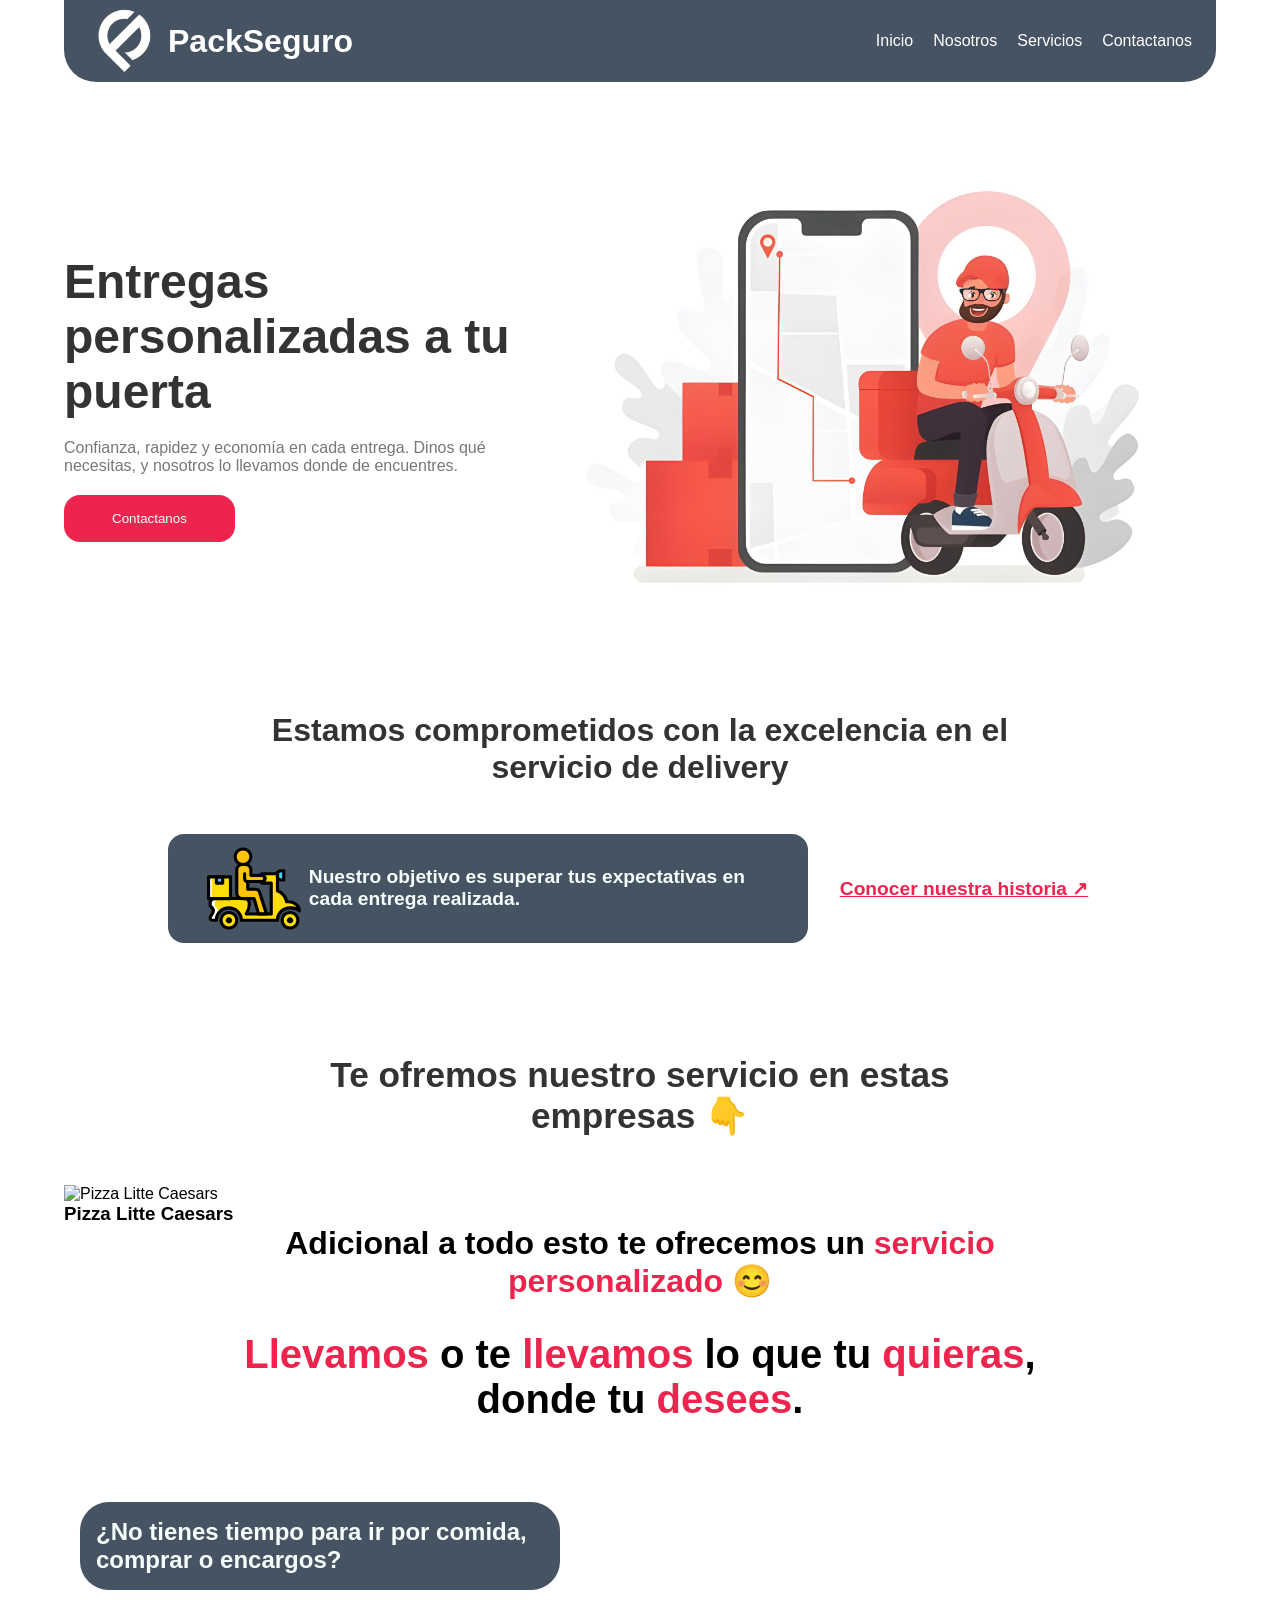
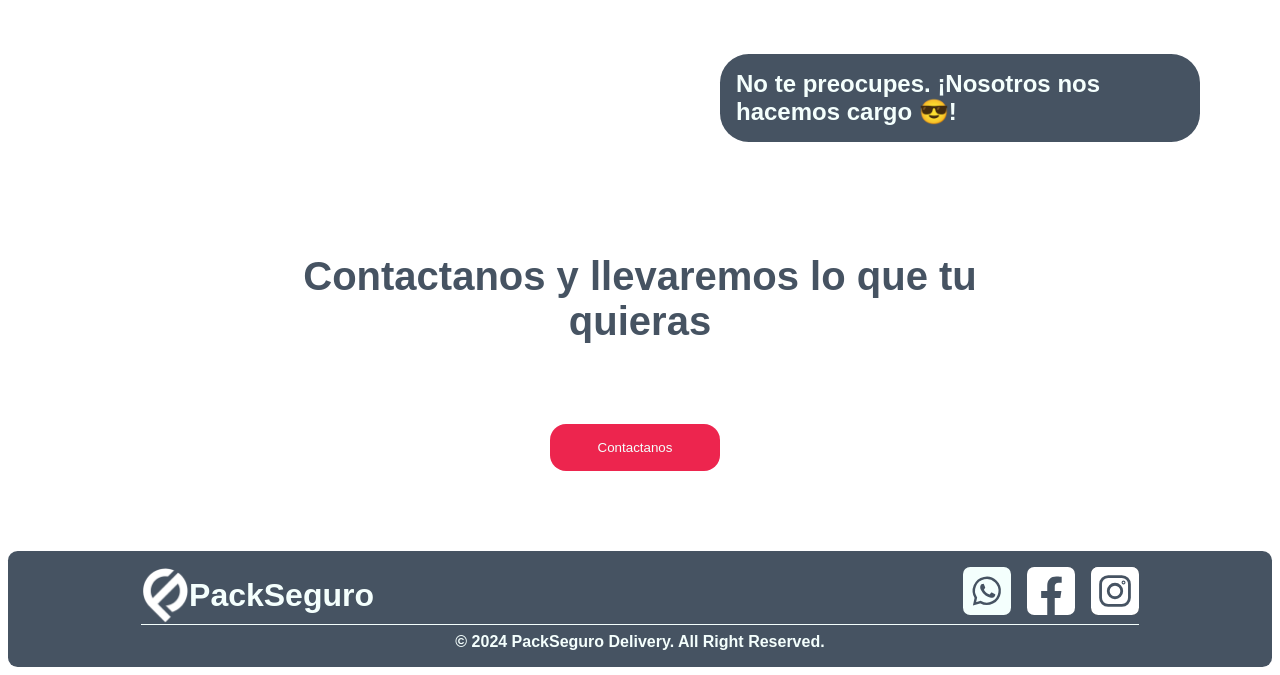
==== commit 3fae8e04: "Mejorando la pagina" ====
--- a/index.html
+++ b/index.html
@@ -59,41 +59,9 @@
     <section class="services">
         <div class="container">
             <h2>Te ofremos nuestro servicio en estas empresas 👇</h2>
-            <div class="service-items">
-                <div class="item">
-                    <img src="https://encrypted-tbn0.gstatic.com/images?q=tbn:ANd9GcRAtHy--6d88cQgiN6ZbMO_dwmyjl4_HJqseA&s" alt="" class="maxi">
-                </div>
-                <div class="item">
-                    <img src="https://upload.wikimedia.org/wikipedia/commons/5/5b/Sssv.jpeg" alt="" class="selectos">
-                </div>
-                <div class="item">
-                    <img src="https://encrypted-tbn0.gstatic.com/images?q=tbn:ANd9GcQoaORguKiAaXYq2m3P73HXpKEvSZ3bsA5R5A&s" alt="" class="little">
-                </div>
-                <div class="item">
-                    <img src="./WhatsApp Image 2024-08-19 at 5.57.31 PM (1).jpeg" alt="" class="santo">
-                </div>
-                <div class="item">
-                    <img src="/WhatsApp Image 2024-08-19 at 5.57.31 PM (2).jpeg" alt="" class="integral">
-                </div>
-                <div class="item">
-                    <img src="/WhatsApp Image 2024-08-19 at 5.57.31 PM.jpeg" alt="" class="fresa">
-                </div>
-                <div class="item">
-                    <img src="/WhatsApp Image 2024-08-19 at 6.01.20 PM.jpeg" alt="" class="ale">
-                </div>
-                <div class="item">
-                    <img src="/WhatsApp Image 2024-08-19 at 6.03.18 PM.jpeg" alt="" class="gena">
-                </div>
-                <div class="item">
-                    <img src="/WhatsApp Image 2024-08-19 at 6.12.49 PM.jpeg" alt="" class="zule">
-                </div>
-                <div class="item">
-                    <img src="/WhatsApp Image 2024-08-19 at 6.15.38 PM.jpeg" alt="" class="fuente">
-                </div>
-                <div class="item">
-                    <img src="/WhatsApp Image 2024-08-19 at 6.24.37 PM.jpeg" alt="" class="choco">
-                </div>
-            </div>
+
+            <div id="negocios-afiliados" class="afiliados"></div>
+
             <p class="perso">Adicional a todo esto te ofrecemos un <span class="morado">servicio personalizado</span> 😊</p>
             <p class="perso1"><span class="morado">Llevamos</span> o te <span class="morado">llevamos</span> lo que tu <span class="morado">quieras</span>, donde tu <span class="morado">desees</span>.</p>
             <div class="orden-conver">
--- a/style.css
+++ b/style.css
@@ -420,6 +420,22 @@
     font-size: 1.5rem;
     margin-top: -0.5rem;
 }
+
+.afiliados .negocio {
+    width: 10rem;
+    background-color: #f4fffd;
+    display: flex;
+    flex-direction: column;
+    justify-content: center;
+    align-items: center;
+}
+.negocio img {
+    width: 6rem;
+    border-radius: 1rem;
+}
+.negocio h3 {
+    font-size: 0.7rem;
+}
 .cuadro p {
     font-size: 1rem;
 }
@@ -504,7 +520,23 @@
     .logo img {
     width: 2.5rem;
 }
-
+.afiliados .negocio {
+    width: 8rem;
+    height: 10rem;
+    background-color: #f4fffd;
+    display: flex;
+    flex-direction: column;
+    justify-content: center;
+    align-items: center;
+    border-radius: 1rem;
+}
+.negocio img {
+    width: 7rem;
+    border-radius: 1rem;
+}
+.negocio h3 {
+    font-size: 0.7rem;
+}
 .logo-t {
     color: white;
     font-size: 1.5rem;
